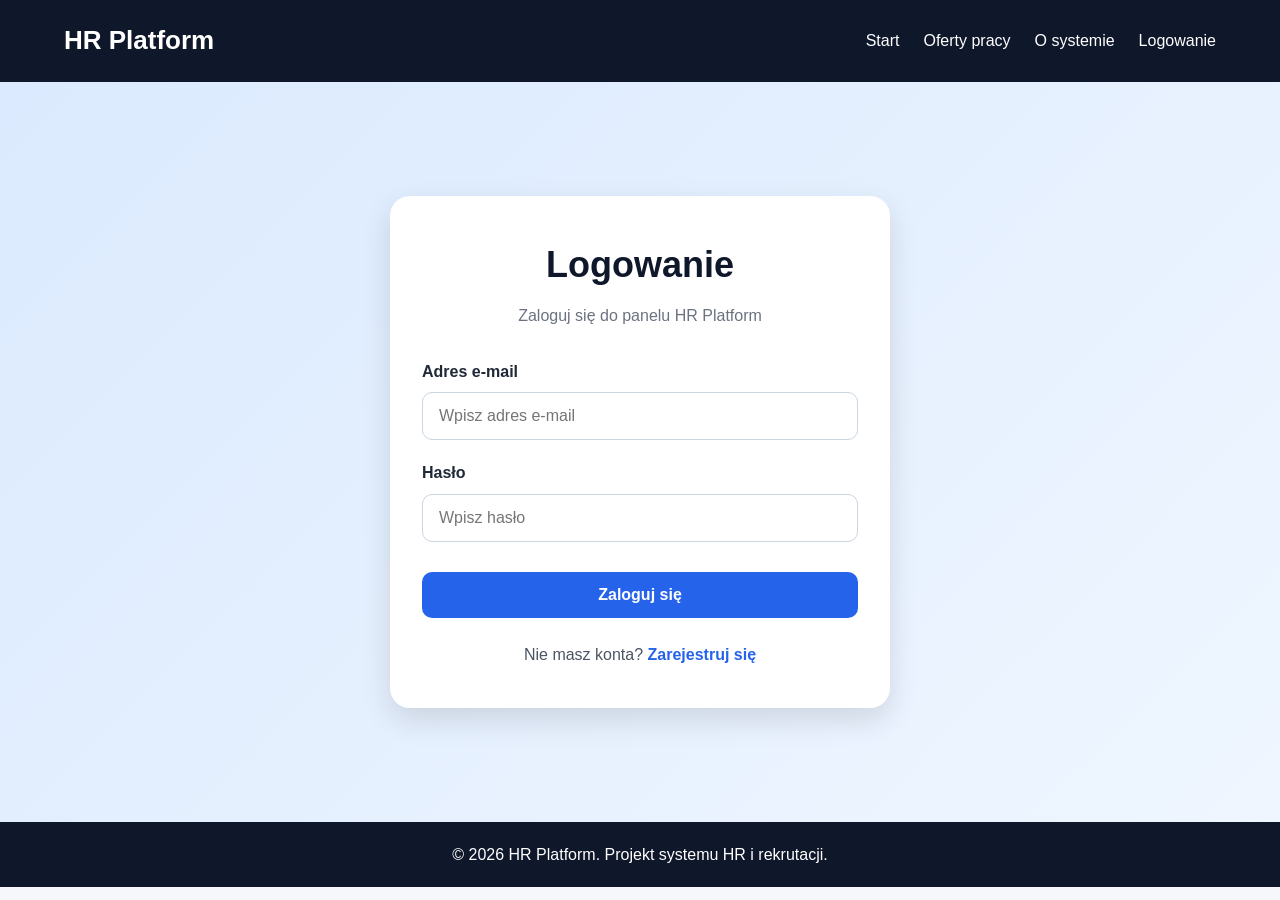
==== frontend/pages/admin-dashboard.html @ 7e52286a "admin" ====
<!doctype html>
<html lang="pl">
  <head>
    <meta charset="UTF-8" />
    <meta name="viewport" content="width=device-width, initial-scale=1.0" />
    <title>Panel administratora - HR Platform</title>
    <link rel="stylesheet" href="../styles/index.css" />
  </head>
  <body>
    <header class="header">
      <nav class="navbar">
        <div class="logo">HR Platform - Admin</div>
        <ul class="nav-links">
          <li><a href="admin-dashboard.html">Panel admina</a></li>
          <li><a href="#" id="logoutBtn">Wyloguj</a></li>
        </ul>
      </nav>
    </header>

    <main class="dashboard-wrapper">
      <section class="dashboard-card">
        <h2>Użytkownicy systemu</h2>

        <div style="margin-bottom: 20px">
          <input
            type="text"
            id="searchInput"
            class="profile-input"
            placeholder="Szukaj po imieniu, nazwisku, emailu lub numerze indeksu"
          />
          <button id="searchBtn" class="dashboard-btn">Szukaj</button>
          <button id="clearSearchBtn" class="dashboard-btn secondary-btn">
            Wyczyść
          </button>
        </div>

        <div id="usersList"></div>
      </section>

      <section class="dashboard-card">
        <h2>Zmień hasło administratora</h2>
        <form id="changePasswordForm" class="profile-form">
          <div>
            <label for="oldPassword">Stare hasło</label>
            <input
              type="password"
              id="oldPassword"
              class="profile-input"
              required
            />
          </div>

          <div>
            <label for="newPassword">Nowe hasło</label>
            <input
              type="password"
              id="newPassword"
              class="profile-input"
              required
            />
          </div>

          <button type="submit" class="dashboard-btn">Zmień hasło</button>
        </form>
      </section>
    </main>

    <footer class="footer">
      <p>&copy; 2026 HR Platform</p>
    </footer>

    <script src="../scripts/admin-dashboard.js"></script>
  </body>
</html>
---- frontend/styles/index.css ----
* {
  margin: 0;
  padding: 0;
  box-sizing: border-box;
}

body {
  font-family: Arial, sans-serif;
  background-color: #f5f7fb;
  color: #1f2937;
  line-height: 1.6;
}

.header {
  background: #0f172a;
  color: white;
  padding: 20px 0;
}

.navbar {
  width: 90%;
  max-width: 1200px;
  margin: 0 auto;
  display: flex;
  justify-content: space-between;
  align-items: center;
}

.logo {
  font-size: 26px;
  font-weight: bold;
}

.nav-links {
  display: flex;
  list-style: none;
  gap: 24px;
}

.nav-links a {
  text-decoration: none;
  color: white;
  font-weight: 500;
}

.hero {
  position: relative;
  min-height: 100vh;
  display: flex;
  align-items: center;
  justify-content: center;
  text-align: center;
  padding: 60px 20px;
  color: white;
  overflow: hidden;

  background-image: url("../images/hr.png");
  background-size: cover;
  background-position: center 10%;
  background-repeat: no-repeat;
}

/* półprzezroczysta warstwa */
.hero::before {
  content: "";
  position: absolute;
  inset: 0;

  background: rgba(15, 23, 42, 0.65);

  /* opcjonalnie dodatkowy gradient */
  background: linear-gradient(
    135deg,
    rgba(15, 23, 42, 0.75),
    rgba(29, 78, 216, 0.55)
  );

  z-index: 1;
}

/* tekst nad warstwą */
.hero-text {
  position: relative;
  z-index: 2;
  max-width: 800px;
}

.hero h1 {
  font-size: 48px;
  margin-bottom: 20px;
  text-shadow: 0 2px 10px rgba(0, 0, 0, 0.5);
}

.hero p {
  font-size: 20px;
  margin-bottom: 30px;
  text-shadow: 0 2px 8px rgba(0, 0, 0, 0.5);
}

.btn {
  display: inline-block;
  padding: 12px 24px;
  border-radius: 10px;
  text-decoration: none;
  font-weight: bold;
  transition: 0.3s ease;
}

.btn-primary {
  background: white;
  color: #1d4ed8;
  box-shadow: 0 8px 20px rgba(0, 0, 0, 0.25);
}

.btn-primary:hover {
  background: #e5e7eb;
}

.btn-secondary {
  border: 2px solid white;
  color: white;
  background: rgba(255, 255, 255, 0.08);
  backdrop-filter: blur(4px);
}

.btn-secondary:hover {
  background: rgba(255, 255, 255, 0.15);
}

.features,
.process,
.cta {
  width: 90%;
  max-width: 1200px;
  margin: 0 auto;
  padding: 70px 0;
}

.features h2,
.process h2,
.cta h2 {
  text-align: center;
  margin-bottom: 40px;
  font-size: 36px;
}

.cards {
  display: grid;
  grid-template-columns: repeat(auto-fit, minmax(280px, 1fr));
  gap: 20px;
}

.card {
  background: white;
  border-radius: 16px;
  padding: 24px;
  box-shadow: 0 8px 20px rgba(0, 0, 0, 0.08);
}

.card h3 {
  color: #2563eb;
  margin-bottom: 12px;
}

.steps {
  display: grid;
  grid-template-columns: repeat(auto-fit, minmax(220px, 1fr));
  gap: 20px;
}

.step {
  background: white;
  padding: 24px;
  border-radius: 16px;
  text-align: center;
  box-shadow: 0 8px 20px rgba(0, 0, 0, 0.08);
}

.step span {
  display: inline-flex;
  width: 50px;
  height: 50px;
  border-radius: 50%;
  background: #2563eb;
  color: white;
  align-items: center;
  justify-content: center;
  font-size: 22px;
  font-weight: bold;
  margin-bottom: 16px;
}

.cta {
  text-align: center;
}

.cta p {
  margin-bottom: 24px;
  font-size: 18px;
}

.footer {
  background: #0f172a;
  color: white;
  text-align: center;
  padding: 20px;
}

.auth-page {
  min-height: calc(100vh - 160px);
  display: flex;
  align-items: center;
  justify-content: center;
  padding: 60px 20px;
  background: linear-gradient(135deg, #dbeafe, #eff6ff);
}

.auth-container {
  width: 100%;
  max-width: 500px;
}

.auth-card {
  background: white;
  border-radius: 20px;
  padding: 40px 32px;
  box-shadow: 0 12px 30px rgba(0, 0, 0, 0.12);
}

.auth-card h1 {
  text-align: center;
  font-size: 36px;
  margin-bottom: 10px;
  color: #0f172a;
}

.auth-subtitle {
  text-align: center;
  color: #6b7280;
  margin-bottom: 30px;
  font-size: 16px;
}

.auth-form {
  display: flex;
  flex-direction: column;
  gap: 20px;
}

.form-group {
  display: flex;
  flex-direction: column;
}

.form-group label {
  margin-bottom: 8px;
  font-weight: 600;
  color: #1f2937;
}

.form-group input {
  padding: 14px 16px;
  border: 1px solid #cbd5e1;
  border-radius: 10px;
  font-size: 16px;
  outline: none;
  transition: 0.3s ease;
}

.form-group input:focus {
  border-color: #2563eb;
  box-shadow: 0 0 0 3px rgba(37, 99, 235, 0.15);
}

.btn-submit {
  margin-top: 10px;
  padding: 14px;
  background: #2563eb;
  color: white;
  border: none;
  border-radius: 10px;
  font-size: 16px;
  font-weight: bold;
  cursor: pointer;
  transition: 0.3s ease;
}

.btn-submit:hover {
  background: #1d4ed8;
}

.auth-footer {
  text-align: center;
  margin-top: 24px;
  color: #4b5563;
}

.auth-footer a {
  color: #2563eb;
  text-decoration: none;
  font-weight: 600;
}

.auth-footer a:hover {
  text-decoration: underline;
}

.dashboard-wrapper {
  width: 90%;
  max-width: 1200px;
  margin: 40px auto;
}

.welcome-section {
  display: grid;
  grid-template-columns: 2fr 1fr;
  gap: 24px;
  margin-bottom: 30px;
}

.welcome-card,
.profile-mini-card,
.dashboard-card,
.offers-section {
  background: white;
  border-radius: 20px;
  box-shadow: 0 10px 30px rgba(15, 23, 42, 0.08);
}

.welcome-card {
  padding: 40px;
}

.welcome-card h1 {
  font-size: 2.6rem;
  margin-bottom: 12px;
  color: #0f172a;
}

.welcome-card p {
  font-size: 1.1rem;
  color: #64748b;
  margin: 0;
  line-height: 1.6;
}

.profile-mini-card {
  padding: 30px;
  display: flex;
  flex-direction: column;
  justify-content: center;
  align-items: center;
}

.avatar,
.profile-image {
  width: 100px;
  height: 100px;
  border-radius: 50%;
  object-fit: cover;
  background: linear-gradient(135deg, #2563eb, #1d4ed8);
  color: white;
  display: flex;
  align-items: center;
  justify-content: center;
  font-size: 2rem;
  font-weight: bold;
  margin-bottom: 15px;
}

.profile-mini-card h3 {
  margin: 0;
  color: #0f172a;
}

.profile-mini-card p {
  margin-top: 8px;
  color: #64748b;
}

.dashboard-grid {
  display: grid;
  grid-template-columns: repeat(2, 1fr);
  gap: 24px;
  margin-bottom: 30px;
}

.dashboard-card {
  padding: 30px;
}

.dashboard-card h2 {
  margin-top: 0;
  margin-bottom: 20px;
  color: #0f172a;
  font-size: 1.5rem;
}

.info-list p {
  margin: 12px 0;
  font-size: 1.05rem;
}

.muted-text {
  color: #64748b;
  line-height: 1.7;
}

.dashboard-btn {
  display: inline-block;
  margin-top: 18px;
  padding: 12px 20px;
  background: #2563eb;
  color: white;
  text-decoration: none;
  border: none;
  border-radius: 10px;
  font-weight: 600;
  cursor: pointer;
  transition: background 0.2s ease;
}

.dashboard-btn:hover {
  background: #1d4ed8;
}

.secondary-btn {
  background: #e2e8f0;
  color: #0f172a;
}

.secondary-btn:hover {
  background: #cbd5e1;
}

.danger-btn {
  background: #dc2626;
}

.danger-btn:hover {
  background: #b91c1c;
}

.file-input,
.profile-input {
  margin-top: 10px;
  display: block;
  width: 100%;
  padding: 12px;
  border: 1px solid #cbd5e1;
  border-radius: 10px;
  background: #f8fafc;
  font-size: 1rem;
  box-sizing: border-box;
}

.profile-form {
  display: flex;
  flex-direction: column;
  gap: 14px;
}

.profile-form label {
  font-weight: 600;
  color: #0f172a;
}

.cv-actions,
.photo-actions {
  display: flex;
  flex-wrap: wrap;
  gap: 12px;
  margin-top: 12px;
}

.offers-section {
  padding: 30px;
}

.offers-section h2 {
  margin-top: 0;
  margin-bottom: 20px;
  color: #0f172a;
}

.offers-grid {
  display: grid;
  grid-template-columns: repeat(3, 1fr);
  gap: 20px;
}

.offer-card {
  background: #f8fafc;
  border: 1px solid #e2e8f0;
  border-radius: 16px;
  padding: 20px;
}

.offer-card h3 {
  margin-top: 0;
  margin-bottom: 10px;
  color: #0f172a;
}

.offer-card p {
  margin: 6px 0;
  color: #64748b;
}

@media (max-width: 992px) {
  .welcome-section,
  .dashboard-grid,
  .offers-grid {
    grid-template-columns: 1fr;
  }
}

@media (max-width: 768px) {
  .welcome-card h1 {
    font-size: 2rem;
  }
}
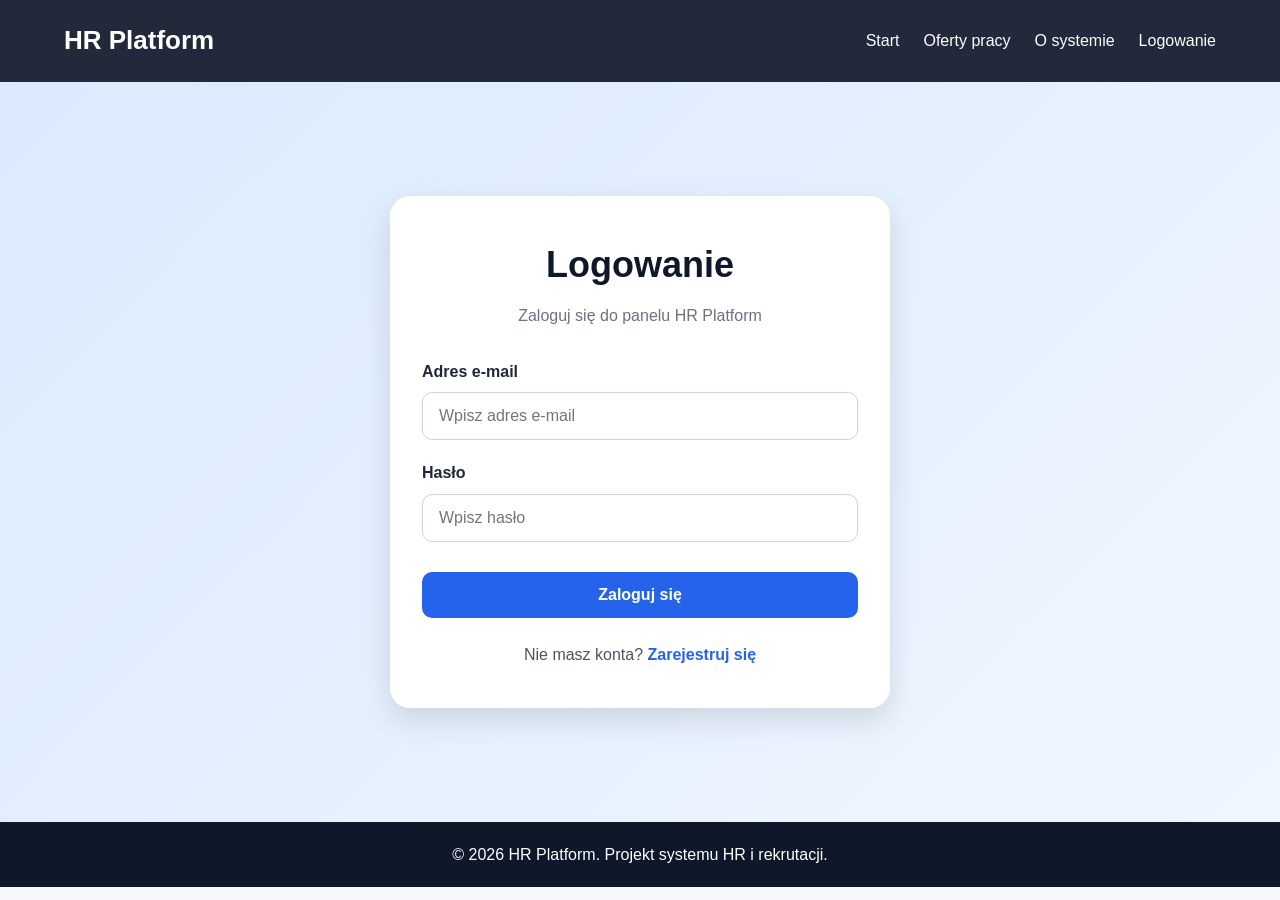
==== commit 79806000: "Etap 2" ====
--- a/frontend/pages/admin-dashboard.html
+++ b/frontend/pages/admin-dashboard.html
@@ -12,6 +12,7 @@
         <div class="logo">HR Platform - Admin</div>
         <ul class="nav-links">
           <li><a href="admin-dashboard.html">Panel admina</a></li>
+          <li><a href="change-password-admin.html">Zmień hasło</a></li>
           <li><a href="#" id="logoutBtn">Wyloguj</a></li>
         </ul>
       </nav>
@@ -34,41 +35,21 @@
           </button>
         </div>
 
-        <div id="usersList"></div>
-      </section>
-
-      <section class="dashboard-card">
-        <h2>Zmień hasło administratora</h2>
-        <form id="changePasswordForm" class="profile-form">
-          <div>
-            <label for="oldPassword">Stare hasło</label>
-            <input
-              type="password"
-              id="oldPassword"
-              class="profile-input"
-              required
-            />
-          </div>
-
-          <div>
-            <label for="newPassword">Nowe hasło</label>
-            <input
-              type="password"
-              id="newPassword"
-              class="profile-input"
-              required
-            />
-          </div>
-
-          <button type="submit" class="dashboard-btn">Zmień hasło</button>
-        </form>
+        <div
+          id="usersList"
+          style="
+            display: grid;
+            grid-template-columns: repeat(auto-fill, minmax(250px, 1fr));
+            gap: 20px;
+          "
+        ></div>
       </section>
     </main>
 
     <footer class="footer">
       <p>&copy; 2026 HR Platform</p>
     </footer>
-
+    <script src="../scripts/navbar-anim.js"></script>
     <script src="../scripts/admin-dashboard.js"></script>
   </body>
 </html>
--- a/frontend/styles/index.css
+++ b/frontend/styles/index.css
@@ -12,9 +12,23 @@
 }
 
 .header {
-  background: #0f172a;
+  position: sticky;
+  top: 0;
+  z-index: 1000;
+
+  background: rgba(15, 23, 42, 0.92);
+  backdrop-filter: blur(12px);
+
   color: white;
   padding: 20px 0;
+
+  transition: all 0.35s ease;
+}
+
+.header.scrolled {
+  padding: 12px 0;
+  background: rgba(15, 23, 42, 0.97);
+  box-shadow: 0 8px 24px rgba(0, 0, 0, 0.18);
 }
 
 .navbar {
@@ -24,6 +38,7 @@
   display: flex;
   justify-content: space-between;
   align-items: center;
+  position: relative;
 }
 
 .logo {
@@ -38,9 +53,46 @@
 }
 
 .nav-links a {
+  position: relative;
   text-decoration: none;
   color: white;
   font-weight: 500;
+  transition: color 0.3s ease;
+}
+
+.nav-links a::after {
+  content: "";
+  position: absolute;
+  left: 0;
+  bottom: -6px;
+
+  width: 0;
+  height: 2px;
+
+  background: white;
+  transition: width 0.3s ease;
+}
+
+.nav-links a:hover::after {
+  width: 100%;
+}
+
+.nav-links a:hover {
+  color: #dbeafe;
+}
+
+.menu-toggle {
+  display: none;
+  background: none;
+  border: none;
+  color: white;
+  font-size: 32px;
+  cursor: pointer;
+  transition: transform 0.3s ease;
+}
+
+.menu-toggle:hover {
+  transform: scale(1.1);
 }
 
 .hero {
@@ -56,7 +108,7 @@
 
   background-image: url("../images/hr.png");
   background-size: cover;
-  background-position: center 10%;
+  background-position: center 2%;
   background-repeat: no-repeat;
 }
 
@@ -507,6 +559,106 @@
   color: #64748b;
 }
 
+/* ===== Dodatkowe sekcje strony głównej ===== */
+
+.stats,
+.benefits,
+.testimonials,
+.faq {
+  width: 90%;
+  max-width: 1200px;
+  margin: 0 auto;
+  padding: 70px 0;
+}
+
+.stats h2,
+.benefits h2,
+.testimonials h2,
+.faq h2 {
+  text-align: center;
+  font-size: 36px;
+  margin-bottom: 40px;
+  color: #0f172a;
+}
+
+.stats-grid {
+  display: grid;
+  grid-template-columns: repeat(auto-fit, minmax(220px, 1fr));
+  gap: 20px;
+}
+
+.stat {
+  background: white;
+  border-radius: 16px;
+  padding: 35px 20px;
+  text-align: center;
+  box-shadow: 0 8px 20px rgba(0, 0, 0, 0.08);
+}
+
+.stat h3 {
+  font-size: 42px;
+  color: #2563eb;
+  margin-bottom: 10px;
+}
+
+.stat p {
+  color: #64748b;
+}
+
+.testimonials .card {
+  text-align: center;
+}
+
+.testimonials .card p {
+  font-style: italic;
+  margin-bottom: 20px;
+  color: #475569;
+}
+
+.testimonials strong {
+  color: #0f172a;
+}
+
+.faq-item {
+  background: white;
+  border-radius: 16px;
+  padding: 25px 30px;
+  margin-bottom: 20px;
+  box-shadow: 0 8px 20px rgba(0, 0, 0, 0.08);
+}
+
+.faq-item h3 {
+  color: #2563eb;
+  margin-bottom: 12px;
+}
+
+.faq-item p {
+  color: #64748b;
+  line-height: 1.7;
+}
+
+/* Admin Dashboard Styles */
+.offer-card .profile-image {
+  display: inline-flex;
+  width: 120px;
+  height: 120px;
+  border-radius: 50%;
+  object-fit: cover;
+  background: linear-gradient(135deg, #2563eb, #1d4ed8);
+  color: white;
+  align-items: center;
+  justify-content: center;
+  font-size: 2.5rem;
+  font-weight: bold;
+  border: 3px solid #e2e8f0;
+}
+
+.offer-card p {
+  overflow-x: auto;
+  white-space: nowrap;
+  max-width: 100%;
+}
+
 @media (max-width: 992px) {
   .welcome-section,
   .dashboard-grid,
@@ -520,3 +672,50 @@
     font-size: 2rem;
   }
 }
+
+@media (max-width: 768px) {
+  .menu-toggle {
+    display: block;
+    z-index: 1001;
+  }
+
+  .nav-links {
+    position: absolute;
+    top: 100%;
+    left: 0;
+
+    width: 100%;
+
+    background: rgba(15, 23, 42, 0.98);
+    backdrop-filter: blur(12px);
+
+    flex-direction: column;
+    align-items: center;
+    gap: 30px;
+
+    padding: 30px 0;
+
+    transform: translateY(-20px);
+    opacity: 0;
+    visibility: hidden;
+
+    transition: all 0.3s ease;
+  }
+
+  .nav-links.active {
+    transform: translateY(0);
+    opacity: 1;
+    visibility: visible;
+  }
+
+  .nav-links li {
+    width: 100%;
+    text-align: center;
+  }
+
+  .nav-links a {
+    display: block;
+    padding: 12px;
+    font-size: 18px;
+  }
+}
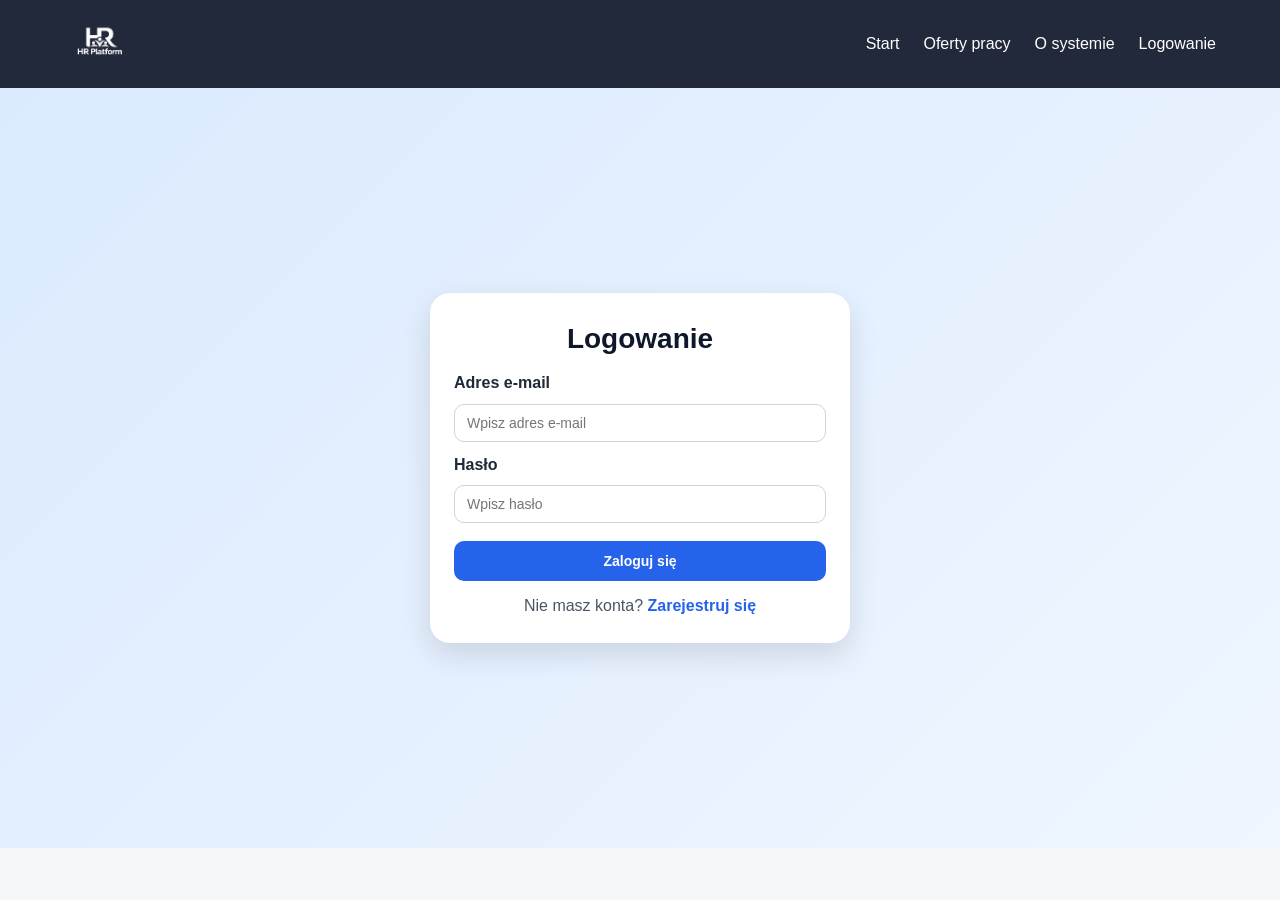
==== commit 73f4faaf: "Etap 3" ====
--- a/frontend/pages/admin-dashboard.html
+++ b/frontend/pages/admin-dashboard.html
@@ -46,9 +46,6 @@
       </section>
     </main>
 
-    <footer class="footer">
-      <p>&copy; 2026 HR Platform</p>
-    </footer>
     <script src="../scripts/navbar-anim.js"></script>
     <script src="../scripts/admin-dashboard.js"></script>
   </body>
--- a/frontend/styles/index.css
+++ b/frontend/styles/index.css
@@ -42,8 +42,26 @@
 }
 
 .logo {
-  font-size: 26px;
-  font-weight: bold;
+  display: flex;
+  align-items: center;
+  justify-content: center;
+  height: 48px;
+  width: auto;
+  cursor: pointer;
+  transition: transform 0.3s ease;
+}
+
+.logo img {
+  height: 100%;
+  width: auto;
+  object-fit: contain;
+  object-position: center;
+  display: block;
+  max-width: 160px;
+}
+
+.logo:hover {
+  transform: scale(1.05);
 }
 
 .nav-links {
@@ -259,44 +277,44 @@
 }
 
 .auth-page {
-  min-height: calc(100vh - 160px);
+  min-height: calc(100vh - 140px);
   display: flex;
   align-items: center;
   justify-content: center;
-  padding: 60px 20px;
+  padding: 20px;
   background: linear-gradient(135deg, #dbeafe, #eff6ff);
 }
 
 .auth-container {
   width: 100%;
-  max-width: 500px;
+  max-width: 420px;
 }
 
 .auth-card {
   background: white;
   border-radius: 20px;
-  padding: 40px 32px;
+  padding: 24px;
   box-shadow: 0 12px 30px rgba(0, 0, 0, 0.12);
 }
 
 .auth-card h1 {
   text-align: center;
-  font-size: 36px;
-  margin-bottom: 10px;
+  font-size: 28px;
+  margin-bottom: 8px;
   color: #0f172a;
 }
 
 .auth-subtitle {
   text-align: center;
   color: #6b7280;
-  margin-bottom: 30px;
-  font-size: 16px;
+  margin-bottom: 16px;
+  font-size: 14px;
 }
 
 .auth-form {
   display: flex;
   flex-direction: column;
-  gap: 20px;
+  gap: 10px;
 }
 
 .form-group {
@@ -311,10 +329,10 @@
 }
 
 .form-group input {
-  padding: 14px 16px;
+  padding: 10px 12px;
   border: 1px solid #cbd5e1;
   border-radius: 10px;
-  font-size: 16px;
+  font-size: 14px;
   outline: none;
   transition: 0.3s ease;
 }
@@ -325,13 +343,13 @@
 }
 
 .btn-submit {
-  margin-top: 10px;
-  padding: 14px;
+  margin-top: 8px;
+  padding: 12px;
   background: #2563eb;
   color: white;
   border: none;
   border-radius: 10px;
-  font-size: 16px;
+  font-size: 14px;
   font-weight: bold;
   cursor: pointer;
   transition: 0.3s ease;
@@ -343,7 +361,7 @@
 
 .auth-footer {
   text-align: center;
-  margin-top: 24px;
+  margin-top: 12px;
   color: #4b5563;
 }
 
@@ -559,6 +577,208 @@
   color: #64748b;
 }
 
+/* Ensure cards can shrink inside the grid and long words wrap */
+.offer-card {
+  min-width: 0;
+}
+
+/* Limit description height and make it scrollable when very long */
+.offer-card p:last-of-type {
+  max-height: 96px;
+  overflow: auto;
+  white-space: normal;
+  overflow-wrap: anywhere;
+  word-break: break-word;
+}
+
+/* Also ensure grid items don't cause horizontal overflow */
+.offers-grid {
+  display: grid;
+  grid-template-columns: repeat(3, 1fr);
+  gap: 20px;
+  align-items: start;
+}
+
+/* Modal styles for full offer preview */
+.modal {
+  position: fixed;
+  inset: 0;
+  background: rgba(0, 0, 0, 0.5);
+  display: flex;
+  align-items: center;
+  justify-content: center;
+  z-index: 2000;
+  padding: 20px;
+}
+
+.modal-content {
+  background: #fff;
+  border-radius: 12px;
+  width: 100%;
+  max-width: 820px;
+  max-height: calc(100vh - 80px);
+  padding: 20px 22px;
+  position: relative;
+  overflow: hidden;
+  box-shadow: 0 20px 60px rgba(2, 6, 23, 0.35);
+}
+
+.modal-close {
+  position: absolute;
+  right: 12px;
+  top: 8px;
+  background: transparent;
+  border: none;
+  font-size: 28px;
+  line-height: 1;
+  cursor: pointer;
+}
+
+.modal-description {
+  margin-top: 12px;
+  color: #334155;
+  font-size: 15px;
+  line-height: 1.5;
+  overflow: auto;
+  max-height: calc(100vh - 240px);
+  padding-right: 8px;
+  white-space: pre-wrap;
+  word-break: break-word;
+}
+
+.modal-actions {
+  margin-top: 14px;
+  display: flex;
+  justify-content: flex-end;
+}
+
+@media (max-width: 820px) {
+  .modal-content {
+    max-width: 100%;
+  }
+}
+
+.application-card,
+.employee-card {
+  background: white;
+  border: 1px solid #e2e8f0;
+  border-radius: 16px;
+  padding: 20px;
+  box-shadow: 0 2px 8px rgba(0, 0, 0, 0.06);
+  transition: box-shadow 0.3s ease;
+}
+
+.application-card:hover,
+.employee-card:hover {
+  box-shadow: 0 8px 16px rgba(0, 0, 0, 0.12);
+}
+
+.application-header,
+.employee-header {
+  display: flex;
+  justify-content: space-between;
+  align-items: center;
+  margin-bottom: 16px;
+  padding-bottom: 12px;
+  border-bottom: 1px solid #e2e8f0;
+}
+
+.application-header h3,
+.employee-header h3 {
+  margin: 0;
+  color: #0f172a;
+  font-size: 18px;
+}
+
+.status-badge {
+  display: inline-block;
+  padding: 6px 12px;
+  border-radius: 20px;
+  font-size: 12px;
+  font-weight: 600;
+  text-transform: uppercase;
+}
+
+.status-applied {
+  background: #dbeafe;
+  color: #1e40af;
+}
+
+.status-hired {
+  background: #dcfce7;
+  color: #166534;
+}
+
+.status-rejected {
+  background: #fee2e2;
+  color: #991b1b;
+}
+
+.application-info,
+.employee-info {
+  margin-bottom: 16px;
+  font-size: 14px;
+}
+
+.application-info p,
+.employee-info p {
+  margin: 8px 0;
+  color: #64748b;
+}
+
+.application-actions,
+.employee-actions {
+  display: flex;
+  gap: 10px;
+  flex-wrap: wrap;
+}
+
+.btn-small {
+  display: inline-block;
+  padding: 8px 16px;
+  background: #2563eb;
+  color: white;
+  border: none;
+  border-radius: 8px;
+  font-size: 13px;
+  font-weight: 600;
+  cursor: pointer;
+  text-decoration: none;
+  transition: background 0.3s ease;
+}
+
+.btn-small:hover {
+  background: #1d4ed8;
+}
+
+.hire-btn {
+  background: #10b981;
+}
+
+.hire-btn:hover {
+  background: #059669;
+}
+
+.employee-avatar {
+  width: 50px;
+  height: 50px;
+  border-radius: 50%;
+  object-fit: cover;
+}
+
+.employee-avatar-placeholder {
+  display: flex;
+  align-items: center;
+  justify-content: center;
+  width: 50px;
+  height: 50px;
+  border-radius: 50%;
+  background: #dbeafe;
+  color: #1e40af;
+  font-weight: 600;
+  font-size: 16px;
+}
+
 /* ===== Dodatkowe sekcje strony głównej ===== */
 
 .stats,
@@ -679,6 +899,120 @@
     z-index: 1001;
   }
 
+  /* Modal styles for accept form */
+  #acceptModal {
+    position: fixed;
+    inset: 0;
+    background: rgba(0, 0, 0, 0.5);
+    display: none;
+    align-items: center;
+    justify-content: center;
+    z-index: 2000;
+    padding: 20px;
+  }
+
+  #acceptModal.show {
+    display: flex;
+  }
+
+  #acceptModal .modal-content {
+    background: #fff;
+    border-radius: 12px;
+    width: 100%;
+    max-width: 500px;
+    padding: 30px;
+    position: relative;
+    box-shadow: 0 20px 60px rgba(2, 6, 23, 0.35);
+  }
+
+  .close-modal {
+    position: absolute;
+    right: 15px;
+    top: 12px;
+    font-size: 28px;
+    cursor: pointer;
+    color: #64748b;
+    background: none;
+    border: none;
+    padding: 0;
+    line-height: 1;
+  }
+
+  .close-modal:hover {
+    color: #0f172a;
+  }
+
+  #acceptModal h2 {
+    margin-bottom: 20px;
+    color: #0f172a;
+    font-size: 22px;
+  }
+
+  .form-group {
+    margin-bottom: 20px;
+  }
+
+  .form-group label {
+    display: block;
+    margin-bottom: 8px;
+    color: #334155;
+    font-weight: 600;
+    font-size: 14px;
+  }
+
+  .form-group input {
+    width: 100%;
+    padding: 12px;
+    border: 1px solid #e2e8f0;
+    border-radius: 8px;
+    font-size: 14px;
+    color: #0f172a;
+    transition: border-color 0.3s ease;
+  }
+
+  .form-group input:focus {
+    outline: none;
+    border-color: #2563eb;
+    box-shadow: 0 0 0 3px rgba(37, 99, 235, 0.1);
+  }
+
+  .form-actions {
+    display: flex;
+    gap: 12px;
+    justify-content: flex-end;
+    margin-top: 24px;
+  }
+
+  .form-actions button {
+    padding: 10px 16px;
+    border: none;
+    border-radius: 8px;
+    font-weight: 600;
+    cursor: pointer;
+    transition: all 0.3s ease;
+    font-size: 14px;
+  }
+
+  .btn-primary {
+    background: #2563eb;
+    color: white;
+  }
+
+  .btn-primary:hover {
+    background: #1d4ed8;
+    transform: translateY(-2px);
+    box-shadow: 0 4px 12px rgba(37, 99, 235, 0.3);
+  }
+
+  .btn-secondary {
+    background: #f1f5f9;
+    color: #334155;
+  }
+
+  .btn-secondary:hover {
+    background: #e2e8f0;
+  }
+
   .nav-links {
     position: absolute;
     top: 100%;
